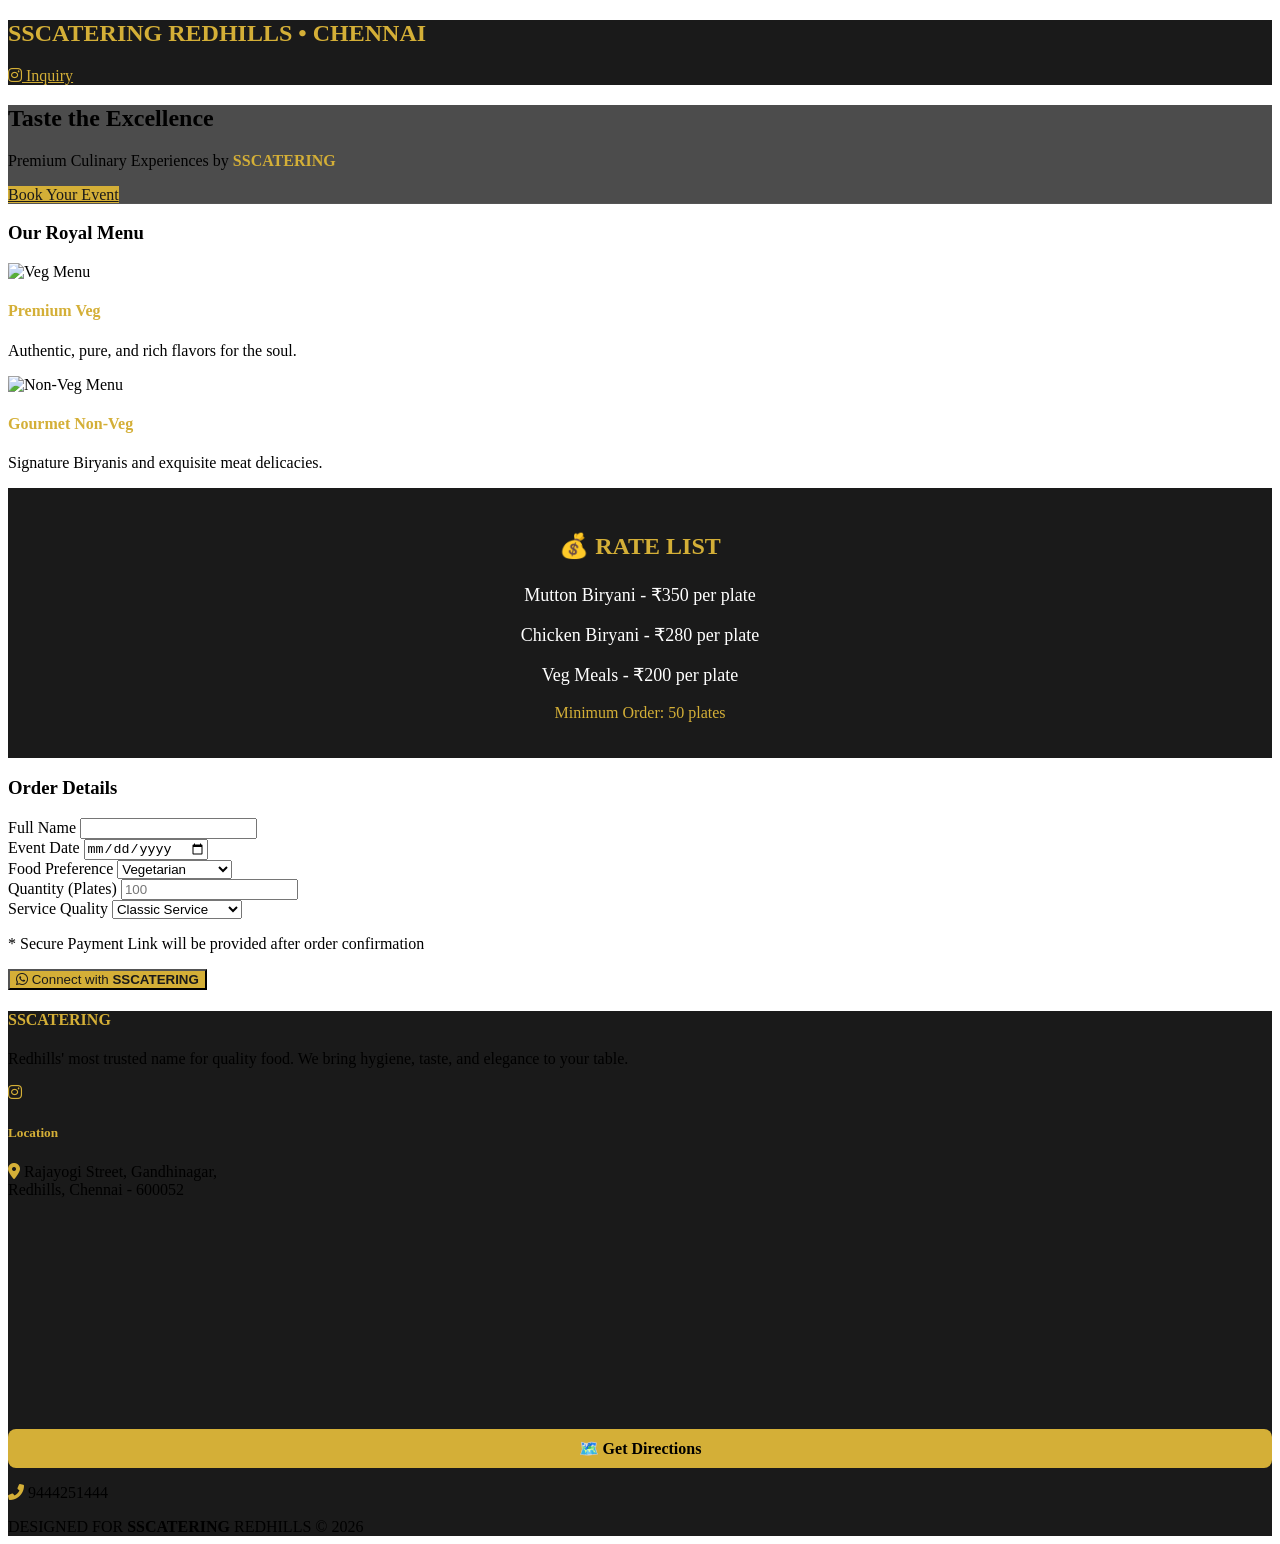
==== index.html @ 67276e8b "Update index.html" ====
<!DOCTYPE html>
<html lang="en">
<head>
    <meta charset="UTF-8">
    <meta name="viewport" content="width=device-width, initial-scale=1.0">
    <title>SSCATERING Redhills | Premium Catering</title>
    <script src="https://cdn.tailwindcss.com"></script>
    <link rel="stylesheet" href="https://cdnjs.cloudflare.com/ajax/libs/font-awesome/6.0.0/css/all.min.css">
    <style>
        /* Custom Elegant Theme */
        :root {
            --gold: #D4AF37;
            --dark: #1a1a1a;
        }
        .bg-elegant-dark { background-color: #1a1a1a; }
        .text-gold { color: #D4AF37; }
        .border-gold { border-color: #D4AF37; }
        .btn-gold { background-color: #D4AF37; color: #1a1a1a; }
        .btn-gold:hover { background-color: #bc9b30; }
        
        .hero-section {
            background: linear-gradient(rgba(0,0,0,0.7), rgba(0,0,0,0.7)), url('https://images.pexels.com/photos/2291367/pexels-photo-2291367.jpeg?auto=compress&cs=tinysrgb&w=1260&h=750&dpr=2');
            background-size: cover;
            background-position: center;
        }
    </style>
</head>
<body class="bg-gray-50 font-serif">

    <!-- Navigation -->
    <nav class="bg-elegant-dark shadow-xl sticky top-0 z-50 py-4">
        <div class="container mx-auto px-6 flex justify-between items-center">
            <h1 class="text-3xl font-black text-gold tracking-widest">
                <strong>SSCATERING</strong>
                <span class="text-white text-xs block font-light tracking-normal">REDHILLS • CHENNAI</span>
            </h1>
            <div class="flex items-center space-x-6">
                <a href="https://www.instagram.com/saravanan_redhills" target="_blank" class="text-gold hover:text-white transition text-2xl">
                    <i class="fab fa-instagram"></i>
                </a>
                <a href="#order" class="hidden md:block border border-gold text-gold px-5 py-2 rounded hover:bg-gold hover:text-black transition font-bold uppercase text-xs">
                    Inquiry
                </a>
            </div>
        </div>
    </nav>

    <!-- Hero Section -->
    <header class="hero-section h-[70vh] flex items-center justify-center text-center text-white px-4">
        <div class="max-w-3xl">
            <h2 class="text-5xl md:text-6xl font-bold mb-6 italic">Taste the Excellence</h2>
            <p class="text-xl mb-8 font-light tracking-wide">Premium Culinary Experiences by <strong class="text-gold">SSCATERING</strong></p>
            <a href="#order" class="btn-gold px-10 py-4 rounded-full font-black uppercase tracking-tighter shadow-lg transition transform hover:scale-105">
                Book Your Event
            </a>
        </div>
    </header>

    <!-- Selection Section -->
    <section class="py-20 px-6 container mx-auto">
        <div class="text-center mb-16">
            <h3 class="text-4xl font-bold text-gray-900 uppercase tracking-widest">Our Royal Menu</h3>
            <div class="w-24 h-1 bg-gold mx-auto mt-4"></div>
        </div>

        <div class="grid md:grid-cols-2 gap-12">
            <!-- Veg Card -->
            <div class="relative group overflow-hidden rounded-2xl shadow-2xl">
                <img src="https://images.pexels.com/photos/2474661/pexels-photo-2474661.jpeg?auto=compress&cs=tinysrgb&w=800" class="w-full h-96 object-cover transition duration-500 group-hover:scale-110" alt="Veg Menu">
                <div class="absolute inset-0 bg-black bg-opacity-40 flex flex-col justify-end p-8">
                    <h4 class="text-gold text-3xl font-bold mb-2 uppercase">Premium Veg</h4>
                    <p class="text-white font-light">Authentic, pure, and rich flavors for the soul.</p>
                </div>
            </div>

            <!-- Non-Veg Card -->
            <div class="relative group overflow-hidden rounded-2xl shadow-2xl">
                <img src="https://images.pexels.com/photos/1624487/pexels-photo-1624487.jpeg?auto=compress&cs=tinysrgb&w=800" class="w-full h-96 object-cover transition duration-500 group-hover:scale-110" alt="Non-Veg Menu">
                <div class="absolute inset-0 bg-black bg-opacity-40 flex flex-col justify-end p-8">
                    <h4 class="text-gold text-3xl font-bold mb-2 uppercase">Gourmet Non-Veg</h4>
                    <p class="text-white font-light">Signature Biryanis and exquisite meat delicacies.</p>
                </div>
            </div>
            <div style="background:#1a1a1a; padding:20px; color:white; text-align:center;">
  <h3 style="color:#D4AF37; font-size:24px;">💰 RATE LIST</h3>
  <p style="font-size:18px;">Mutton Biryani - ₹350 per plate</p>
  <p style="font-size:18px;">Chicken Biryani - ₹280 per plate</p>
  <p style="font-size:18px;">Veg Meals - ₹200 per plate</p>
  <p style="color:#D4AF37;">Minimum Order: 50 plates</p>
</div>
        </div>
    </section>

    <!-- Order Page -->
    <section id="order" class="bg-white py-20 px-6">
        <div class="max-w-4xl mx-auto border-2 border-gold p-8 md:p-12 rounded-lg">
            <h3 class="text-3xl font-bold text-center text-gray-900 mb-10 uppercase tracking-widest">Order Details</h3>
            
            <form id="orderForm" class="space-y-8">
                <div class="grid md:grid-cols-2 gap-8">
                    <div class="border-b-2 border-gray-200 focus-within:border-gold transition">
                        <label class="block text-xs uppercase font-bold text-gray-500">Full Name</label>
                        <input type="text" id="custName" required class="w-full py-3 bg-transparent outline-none text-lg">
                    </div>
                    <div class="border-b-2 border-gray-200 focus-within:border-gold transition">
                        <label class="block text-xs uppercase font-bold text-gray-500">Event Date</label>
                        <input type="date" id="eventDate" required class="w-full py-3 bg-transparent outline-none">
                    </div>
                </div>

                <div class="grid md:grid-cols-3 gap-8">
                    <div class="border-b-2 border-gray-200 focus-within:border-gold transition">
                        <label class="block text-xs uppercase font-bold text-gray-500">Food Preference</label>
                        <select id="foodType" class="w-full py-3 bg-transparent outline-none">
                            <option>Vegetarian</option>
                            <option>Non-Vegetarian</option>
                            <option>Fusion (Both)</option>
                        </select>
                    </div>
                    <div class="border-b-2 border-gray-200 focus-within:border-gold transition">
                        <label class="block text-xs uppercase font-bold text-gray-500">Quantity (Plates)</label>
                        <input type="number" id="quantity" required class="w-full py-3 bg-transparent outline-none" placeholder="100">
                    </div>
                    <div class="border-b-2 border-gray-200 focus-within:border-gold transition">
                        <label class="block text-xs uppercase font-bold text-gray-500">Service Quality</label>
                        <select id="quality" class="w-full py-3 bg-transparent outline-none">
                            <option>Classic Service</option>
                            <option>Premium Buffet</option>
                            <option>Royal VIP Service</option>
                        </select>
                    </div>
                </div>

                <div class="text-center">
                    <p class="text-gray-400 text-sm italic mb-6">* Secure Payment Link will be provided after order confirmation</p>
                    <button type="button" onclick="sendToWhatsApp()" class="btn-gold w-full md:w-auto px-16 py-4 rounded font-black text-lg uppercase tracking-widest flex items-center justify-center gap-3 mx-auto">
                        <i class="fab fa-whatsapp text-2xl"></i> Connect with <strong>SSCATERING</strong>
                    </button>
                </div>
            </form>
        </div>
    </section>

    <!-- Footer -->
    <footer class="bg-elegant-dark text-white py-16 px-6">
        <div class="container mx-auto grid md:grid-cols-2 gap-12 border-b border-gray-800 pb-12">
            <div>
                <h4 class="text-3xl font-black text-gold mb-6 uppercase tracking-tighter"><strong>SSCATERING</strong></h4>
                <p class="text-gray-400 max-w-sm leading-relaxed mb-6">Redhills' most trusted name for quality food. We bring hygiene, taste, and elegance to your table.</p>
                <a href="https://www.instagram.com/saravanan_redhills" target="_blank" class="text-gold text-3xl"><i class="fab fa-instagram"></i></a>
            </div>
            <div class="space-y-4">
                <h5 class="text-gold font-bold uppercase tracking-widest mb-4">Location</h5>
                <p class="flex items-start gap-4 text-gray-300">
                    <i class="fas fa-map-marker-alt text-gold text-xl"></i>
                    <span>Rajayogi Street, Gandhinagar,<br>Redhills, Chennai - 600052</span>
</p>

<!-- GOOGLE MAP START -->
<div style="margin-top:15px;">
 <iframe 
   src="https://www.google.com/maps/embed?pb=!1m18!1m12!1m3!1d3886.8!2d80.195!3d13.189" 
     width="100%" 
  height="200" 
    style="border:0; border-radius:8px;" 
    allowfullscreen="" 
   loading="lazy">
 </iframe>
  <a href="https://share.google/dr7Cn0QyeSE4d4e4K" target="_blank" 
    style="display:block; text-align:center; background:#D4AF37; color:black; padding:10px; border-radius:8px; margin-top:10px; font-weight:bold; text-decoration:none;">
   🗺️ Get Directions
  </a>
</div>
 <!-- GOOGLE MAP END -->
                </p>
                <p class="flex items-center gap-4 text-gray-300">
                    <i class="fas fa-phone-alt text-gold"></i>
                    <span>9444251444</span>
                </p>
            </div>
        </div>
        <div class="text-center pt-8 text-gray-600 text-xs tracking-widest">
            DESIGNED FOR <strong>SSCATERING</strong> REDHILLS © 2026
        </div>
    </footer>

    <script>
        function sendToWhatsApp() {
            const name = document.getElementById('custName').value;
            const date = document.getElementById('eventDate').value;
            const type = document.getElementById('foodType').value;
            const qty = document.getElementById('quantity').value;
            const qual = document.getElementById('quality').value;

            if(!name || !qty || !date) {
                alert("Please complete the details for SSCATERING to assist you.");
                return;
            }

            const message = `👑 *NEW INQUIRY: SSCATERING*%0A` +
                            `--------------------------%0A` +
                            `*Client:* ${name}%0A` +
                            `*Date:* ${date}%0A` +
                            `*Type:* ${type}%0A` +
                            `*Plates:* ${qty}%0A` +
                            `*Service:* ${qual}%0A` +
                            `--------------------------%0A` +
                            `Please provide the premium quote.`;

            window.open(`https://wa.me/919444251444?text=${message}`, '_blank');
        }
    </script>
</body>
</html>
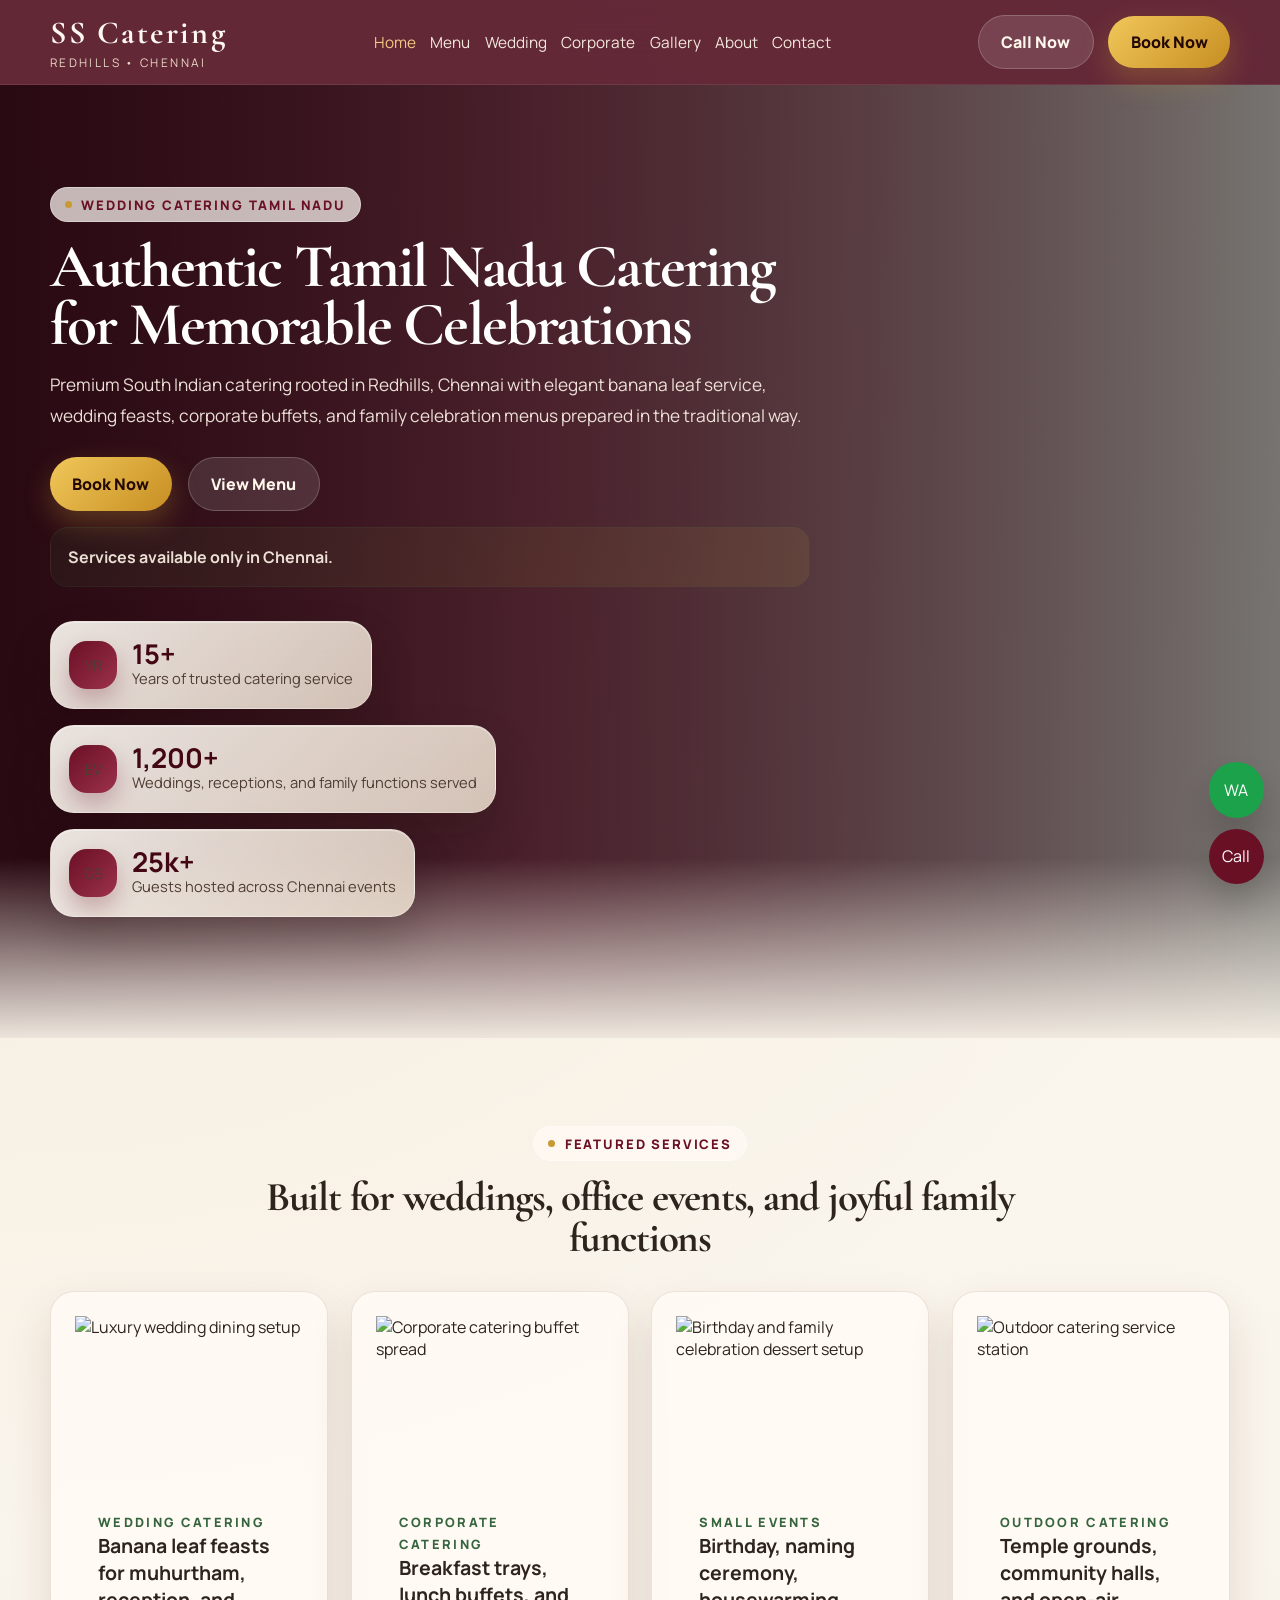
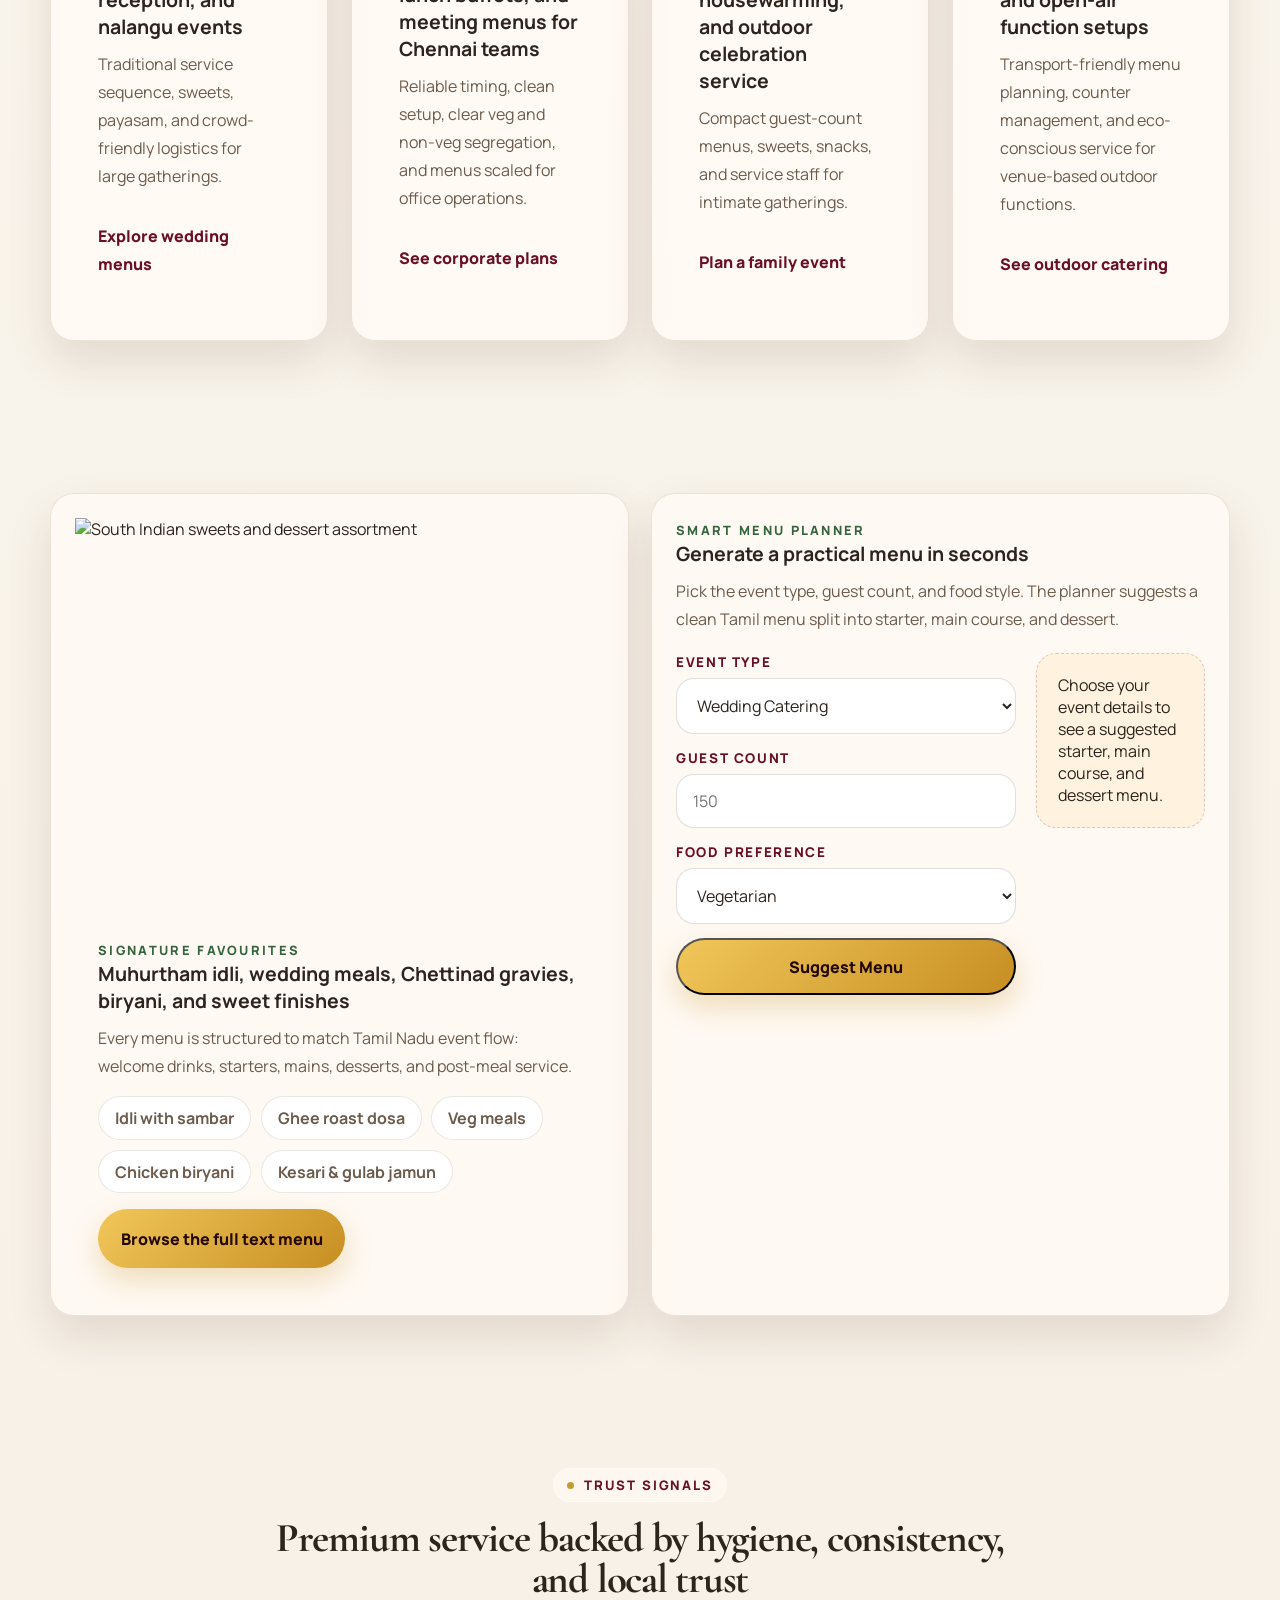
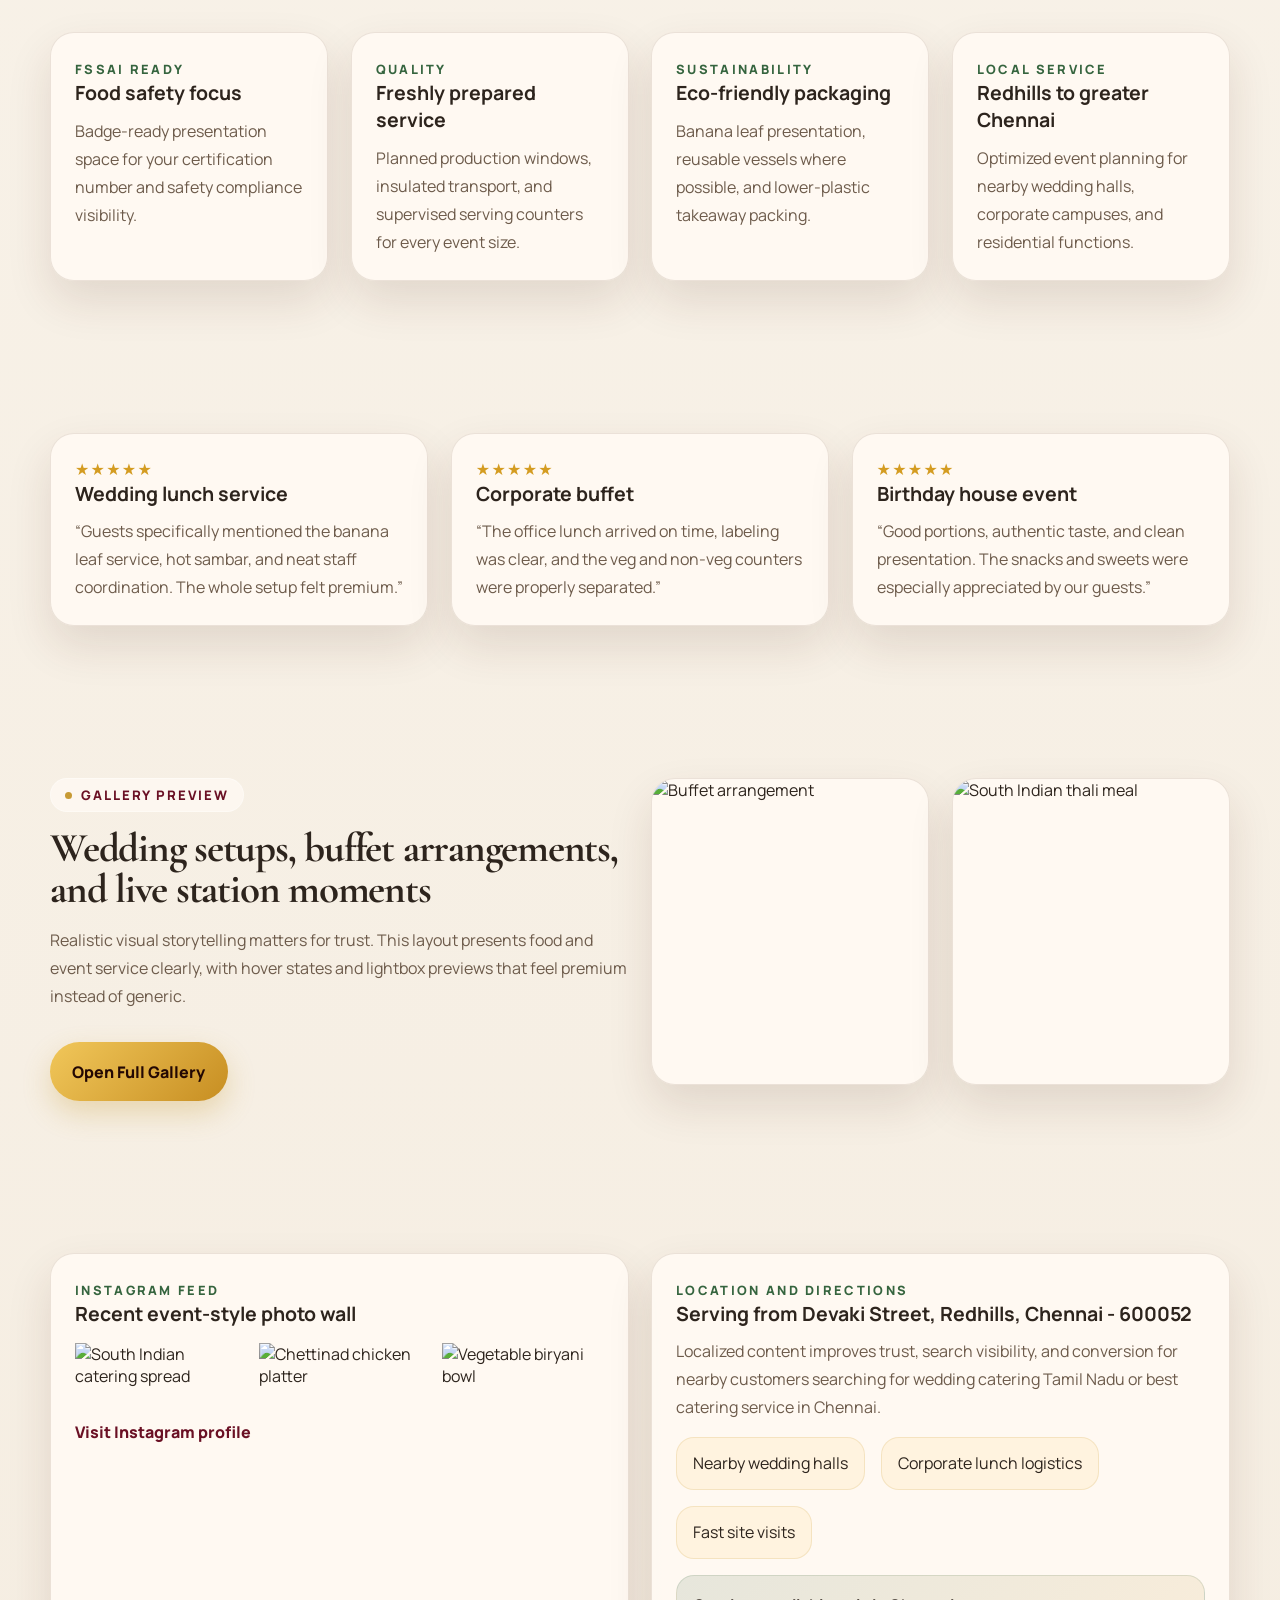
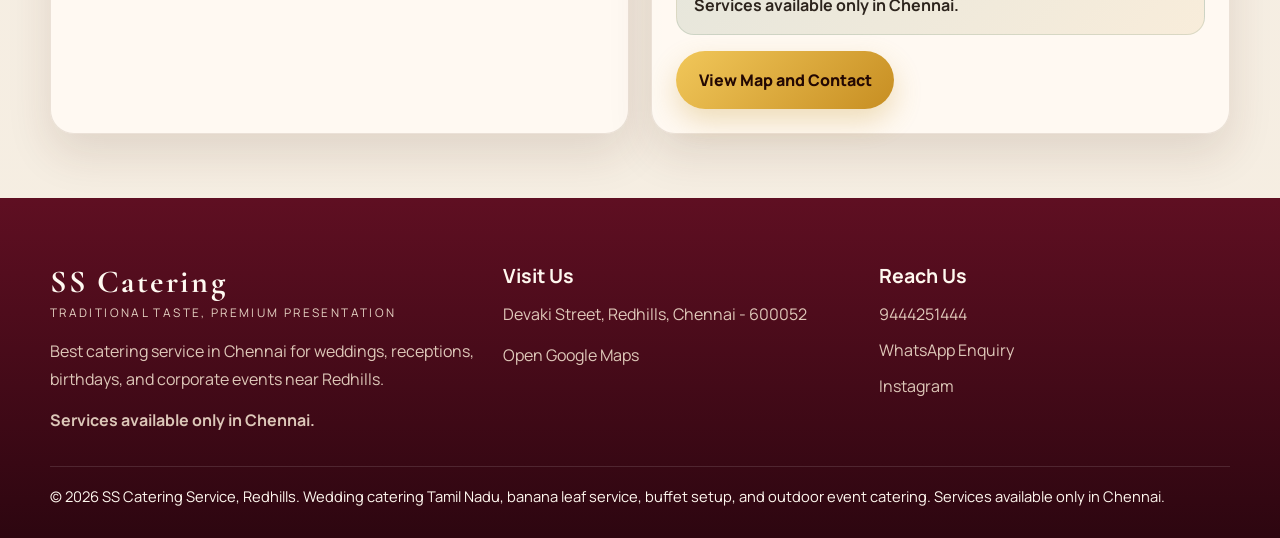
==== commit 87516c8f: "Updated website changes" ====
--- a/index.html
+++ b/index.html
@@ -1,214 +1,266 @@
 <!DOCTYPE html>
 <html lang="en">
 <head>
-    <meta charset="UTF-8">
-    <meta name="viewport" content="width=device-width, initial-scale=1.0">
-    <title>SSCATERING Redhills | Premium Catering</title>
-    <script src="https://cdn.tailwindcss.com"></script>
-    <link rel="stylesheet" href="https://cdnjs.cloudflare.com/ajax/libs/font-awesome/6.0.0/css/all.min.css">
-    <style>
-        /* Custom Elegant Theme */
-        :root {
-            --gold: #D4AF37;
-            --dark: #1a1a1a;
-        }
-        .bg-elegant-dark { background-color: #1a1a1a; }
-        .text-gold { color: #D4AF37; }
-        .border-gold { border-color: #D4AF37; }
-        .btn-gold { background-color: #D4AF37; color: #1a1a1a; }
-        .btn-gold:hover { background-color: #bc9b30; }
-        
-        .hero-section {
-            background: linear-gradient(rgba(0,0,0,0.7), rgba(0,0,0,0.7)), url('https://images.pexels.com/photos/2291367/pexels-photo-2291367.jpeg?auto=compress&cs=tinysrgb&w=1260&h=750&dpr=2');
-            background-size: cover;
-            background-position: center;
-        }
-    </style>
+  <meta charset="UTF-8">
+  <meta name="viewport" content="width=device-width, initial-scale=1.0">
+  <title>SS Catering Service | Authentic Tamil Nadu Catering for Memorable Celebrations</title>
+  <meta name="description" content="Best catering service in Chennai for weddings, receptions, corporate lunches, and birthday celebrations. Premium Tamil Nadu catering in Redhills with banana leaf meals, biryani, sweets, and traditional service.">
+  <link rel="preconnect" href="https://fonts.googleapis.com">
+  <link rel="preconnect" href="https://fonts.gstatic.com" crossorigin>
+  <link href="https://fonts.googleapis.com/css2?family=Cormorant+Garamond:wght@500;600;700&family=Manrope:wght@400;500;700;800&family=Noto+Serif+Tamil:wght@500;700&display=swap" rel="stylesheet">
+  <link rel="stylesheet" href="styles.css">
 </head>
-<body class="bg-gray-50 font-serif">
-
-    <!-- Navigation -->
-    <nav class="bg-elegant-dark shadow-xl sticky top-0 z-50 py-4">
-        <div class="container mx-auto px-6 flex justify-between items-center">
-            <h1 class="text-3xl font-black text-gold tracking-widest">
-                <strong>SSCATERING</strong>
-                <span class="text-white text-xs block font-light tracking-normal">REDHILLS • CHENNAI</span>
-            </h1>
-            <div class="flex items-center space-x-6">
-                <a href="https://www.instagram.com/saravanan_redhills" target="_blank" class="text-gold hover:text-white transition text-2xl">
-                    <i class="fab fa-instagram"></i>
-                </a>
-                <a href="#order" class="hidden md:block border border-gold text-gold px-5 py-2 rounded hover:bg-gold hover:text-black transition font-bold uppercase text-xs">
-                    Inquiry
-                </a>
-            </div>
-        </div>
-    </nav>
-
-    <!-- Hero Section -->
-    <header class="hero-section h-[70vh] flex items-center justify-center text-center text-white px-4">
-        <div class="max-w-3xl">
-            <h2 class="text-5xl md:text-6xl font-bold mb-6 italic">Taste the Excellence</h2>
-            <p class="text-xl mb-8 font-light tracking-wide">Premium Culinary Experiences by <strong class="text-gold">SSCATERING</strong></p>
-            <a href="#order" class="btn-gold px-10 py-4 rounded-full font-black uppercase tracking-tighter shadow-lg transition transform hover:scale-105">
-                Book Your Event
-            </a>
-        </div>
-    </header>
-
-    <!-- Selection Section -->
-    <section class="py-20 px-6 container mx-auto">
-        <div class="text-center mb-16">
-            <h3 class="text-4xl font-bold text-gray-900 uppercase tracking-widest">Our Royal Menu</h3>
-            <div class="w-24 h-1 bg-gold mx-auto mt-4"></div>
-        </div>
-
-        <div class="grid md:grid-cols-2 gap-12">
-            <!-- Veg Card -->
-            <div class="relative group overflow-hidden rounded-2xl shadow-2xl">
-                <img src="https://images.pexels.com/photos/2474661/pexels-photo-2474661.jpeg?auto=compress&cs=tinysrgb&w=800" class="w-full h-96 object-cover transition duration-500 group-hover:scale-110" alt="Veg Menu">
-                <div class="absolute inset-0 bg-black bg-opacity-40 flex flex-col justify-end p-8">
-                    <h4 class="text-gold text-3xl font-bold mb-2 uppercase">Premium Veg</h4>
-                    <p class="text-white font-light">Authentic, pure, and rich flavors for the soul.</p>
-                </div>
-            </div>
-
-            <!-- Non-Veg Card -->
-            <div class="relative group overflow-hidden rounded-2xl shadow-2xl">
-                <img src="https://images.pexels.com/photos/1624487/pexels-photo-1624487.jpeg?auto=compress&cs=tinysrgb&w=800" class="w-full h-96 object-cover transition duration-500 group-hover:scale-110" alt="Non-Veg Menu">
-                <div class="absolute inset-0 bg-black bg-opacity-40 flex flex-col justify-end p-8">
-                    <h4 class="text-gold text-3xl font-bold mb-2 uppercase">Gourmet Non-Veg</h4>
-                    <p class="text-white font-light">Signature Biryanis and exquisite meat delicacies.</p>
-                </div>
-            </div>
-            <div style="background:#1a1a1a; padding:20px; color:white; text-align:center;">
-  <h3 style="color:#D4AF37; font-size:24px;">💰 RATE LIST</h3>
-  <p style="font-size:18px;">Mutton Biryani - ₹350 per plate</p>
-  <p style="font-size:18px;">Chicken Biryani - ₹280 per plate</p>
-  <p style="font-size:18px;">Veg Meals - ₹200 per plate</p>
-  <p style="color:#D4AF37;">Minimum Order: 50 plates</p>
-</div>
-        </div>
-    </section>
-
-    <!-- Order Page -->
-    <section id="order" class="bg-white py-20 px-6">
-        <div class="max-w-4xl mx-auto border-2 border-gold p-8 md:p-12 rounded-lg">
-            <h3 class="text-3xl font-bold text-center text-gray-900 mb-10 uppercase tracking-widest">Order Details</h3>
-            
-            <form id="orderForm" class="space-y-8">
-                <div class="grid md:grid-cols-2 gap-8">
-                    <div class="border-b-2 border-gray-200 focus-within:border-gold transition">
-                        <label class="block text-xs uppercase font-bold text-gray-500">Full Name</label>
-                        <input type="text" id="custName" required class="w-full py-3 bg-transparent outline-none text-lg">
-                    </div>
-                    <div class="border-b-2 border-gray-200 focus-within:border-gold transition">
-                        <label class="block text-xs uppercase font-bold text-gray-500">Event Date</label>
-                        <input type="date" id="eventDate" required class="w-full py-3 bg-transparent outline-none">
-                    </div>
-                </div>
-
-                <div class="grid md:grid-cols-3 gap-8">
-                    <div class="border-b-2 border-gray-200 focus-within:border-gold transition">
-                        <label class="block text-xs uppercase font-bold text-gray-500">Food Preference</label>
-                        <select id="foodType" class="w-full py-3 bg-transparent outline-none">
-                            <option>Vegetarian</option>
-                            <option>Non-Vegetarian</option>
-                            <option>Fusion (Both)</option>
-                        </select>
-                    </div>
-                    <div class="border-b-2 border-gray-200 focus-within:border-gold transition">
-                        <label class="block text-xs uppercase font-bold text-gray-500">Quantity (Plates)</label>
-                        <input type="number" id="quantity" required class="w-full py-3 bg-transparent outline-none" placeholder="100">
-                    </div>
-                    <div class="border-b-2 border-gray-200 focus-within:border-gold transition">
-                        <label class="block text-xs uppercase font-bold text-gray-500">Service Quality</label>
-                        <select id="quality" class="w-full py-3 bg-transparent outline-none">
-                            <option>Classic Service</option>
-                            <option>Premium Buffet</option>
-                            <option>Royal VIP Service</option>
-                        </select>
-                    </div>
-                </div>
-
-                <div class="text-center">
-                    <p class="text-gray-400 text-sm italic mb-6">* Secure Payment Link will be provided after order confirmation</p>
-                    <button type="button" onclick="sendToWhatsApp()" class="btn-gold w-full md:w-auto px-16 py-4 rounded font-black text-lg uppercase tracking-widest flex items-center justify-center gap-3 mx-auto">
-                        <i class="fab fa-whatsapp text-2xl"></i> Connect with <strong>SSCATERING</strong>
-                    </button>
-                </div>
-            </form>
-        </div>
-    </section>
-
-    <!-- Footer -->
-    <footer class="bg-elegant-dark text-white py-16 px-6">
-        <div class="container mx-auto grid md:grid-cols-2 gap-12 border-b border-gray-800 pb-12">
-            <div>
-                <h4 class="text-3xl font-black text-gold mb-6 uppercase tracking-tighter"><strong>SSCATERING</strong></h4>
-                <p class="text-gray-400 max-w-sm leading-relaxed mb-6">Redhills' most trusted name for quality food. We bring hygiene, taste, and elegance to your table.</p>
-                <a href="https://www.instagram.com/saravanan_redhills" target="_blank" class="text-gold text-3xl"><i class="fab fa-instagram"></i></a>
-            </div>
-            <div class="space-y-4">
-                <h5 class="text-gold font-bold uppercase tracking-widest mb-4">Location</h5>
-                <p class="flex items-start gap-4 text-gray-300">
-                    <i class="fas fa-map-marker-alt text-gold text-xl"></i>
-                    <span>Rajayogi Street, Gandhinagar,<br>Redhills, Chennai - 600052</span>
-</p>
-
-<!-- GOOGLE MAP START -->
-<div style="margin-top:15px;">
- <iframe 
-   src="https://www.google.com/maps/embed?pb=!1m18!1m12!1m3!1d3886.8!2d80.195!3d13.189" 
-     width="100%" 
-  height="200" 
-    style="border:0; border-radius:8px;" 
-    allowfullscreen="" 
-   loading="lazy">
- </iframe>
-  <a href="https://share.google/dr7Cn0QyeSE4d4e4K" target="_blank" 
-    style="display:block; text-align:center; background:#D4AF37; color:black; padding:10px; border-radius:8px; margin-top:10px; font-weight:bold; text-decoration:none;">
-   🗺️ Get Directions
-  </a>
-</div>
- <!-- GOOGLE MAP END -->
-                </p>
-                <p class="flex items-center gap-4 text-gray-300">
-                    <i class="fas fa-phone-alt text-gold"></i>
-                    <span>9444251444</span>
-                </p>
-            </div>
-        </div>
-        <div class="text-center pt-8 text-gray-600 text-xs tracking-widest">
-            DESIGNED FOR <strong>SSCATERING</strong> REDHILLS © 2026
-        </div>
-    </footer>
-
-    <script>
-        function sendToWhatsApp() {
-            const name = document.getElementById('custName').value;
-            const date = document.getElementById('eventDate').value;
-            const type = document.getElementById('foodType').value;
-            const qty = document.getElementById('quantity').value;
-            const qual = document.getElementById('quality').value;
-
-            if(!name || !qty || !date) {
-                alert("Please complete the details for SSCATERING to assist you.");
-                return;
-            }
-
-            const message = `👑 *NEW INQUIRY: SSCATERING*%0A` +
-                            `--------------------------%0A` +
-                            `*Client:* ${name}%0A` +
-                            `*Date:* ${date}%0A` +
-                            `*Type:* ${type}%0A` +
-                            `*Plates:* ${qty}%0A` +
-                            `*Service:* ${qual}%0A` +
-                            `--------------------------%0A` +
-                            `Please provide the premium quote.`;
-
-            window.open(`https://wa.me/919444251444?text=${message}`, '_blank');
-        }
-    </script>
+<body>
+  <div class="page-shell">
+    <div data-site-header></div>
+
+    <main>
+      <section class="hero">
+        <video class="hero-video" autoplay muted loop playsinline preload="metadata" aria-hidden="true">
+          <source src="assets/video/home-intro.mp4" type="video/mp4">
+        </video>
+        <div class="container hero-inner">
+          <div class="hero-copy" data-reveal>
+            <span class="eyebrow">Wedding catering Tamil Nadu</span>
+            <h1 class="display">Authentic Tamil Nadu Catering for Memorable Celebrations</h1>
+            <p class="lead">Premium South Indian catering rooted in Redhills, Chennai with elegant banana leaf service, wedding feasts, corporate buffets, and family celebration menus prepared in the traditional way.</p>
+            <div class="hero-actions" style="margin-top:1.6rem;">
+              <a class="button" href="contact.html#booking">Book Now</a>
+              <a class="button-secondary" href="menu.html">View Menu</a>
+            </div>
+            <p class="service-note">Services available only in Chennai.</p>
+            <div class="stat-row">
+              <div class="stat-card">
+                <span class="stat-icon" aria-hidden="true">YR</span>
+                <div>
+                  <strong>15+</strong>
+                  <span>Years of trusted catering service</span>
+                </div>
+              </div>
+              <div class="stat-card">
+                <span class="stat-icon" aria-hidden="true">EV</span>
+                <div>
+                  <strong>1,200+</strong>
+                  <span>Weddings, receptions, and family functions served</span>
+                </div>
+              </div>
+              <div class="stat-card">
+                <span class="stat-icon" aria-hidden="true">GS</span>
+                <div>
+                  <strong>25k+</strong>
+                  <span>Guests hosted across Chennai events</span>
+                </div>
+              </div>
+            </div>
+          </div>
+        </div>
+      </section>
+
+      <section class="section">
+        <div class="container">
+          <div class="section-head center" data-reveal>
+            <span class="eyebrow">Featured services</span>
+            <h2>Built for weddings, office events, and joyful family functions</h2>
+          </div>
+          <div class="grid-4">
+            <article class="service-card card" data-reveal>
+              <div class="media"><img src="https://images.unsplash.com/photo-1519225421980-715cb0215aed?auto=format&fit=crop&w=1200&q=80" alt="Luxury wedding dining setup"></div>
+              <div class="card-body">
+                <span class="kicker">Wedding Catering</span>
+                <h3>Banana leaf feasts for muhurtham, reception, and nalangu events</h3>
+                <p>Traditional service sequence, sweets, payasam, and crowd-friendly logistics for large gatherings.</p>
+                <p style="margin-top:1rem;"><a class="button-ghost" href="wedding-catering.html">Explore wedding menus</a></p>
+              </div>
+            </article>
+            <article class="service-card card" data-reveal>
+              <div class="media"><img src="https://images.unsplash.com/photo-1555244162-803834f70033?auto=format&fit=crop&w=1200&q=80" alt="Corporate catering buffet spread"></div>
+              <div class="card-body">
+                <span class="kicker">Corporate Catering</span>
+                <h3>Breakfast trays, lunch buffets, and meeting menus for Chennai teams</h3>
+                <p>Reliable timing, clean setup, clear veg and non-veg segregation, and menus scaled for office operations.</p>
+                <p style="margin-top:1rem;"><a class="button-ghost" href="corporate-catering.html">See corporate plans</a></p>
+              </div>
+            </article>
+            <article class="service-card card" data-reveal>
+              <div class="media"><img src="https://images.unsplash.com/photo-1464349153735-7db50ed83c84?auto=format&fit=crop&w=1200&q=80" alt="Birthday and family celebration dessert setup"></div>
+              <div class="card-body">
+                <span class="kicker">Small Events</span>
+                <h3>Birthday, naming ceremony, housewarming, and outdoor celebration service</h3>
+                <p>Compact guest-count menus, sweets, snacks, and service staff for intimate gatherings.</p>
+                <p style="margin-top:1rem;"><a class="button-ghost" href="birthday-catering.html">Plan a family event</a></p>
+              </div>
+            </article>
+            <article class="service-card card" data-reveal>
+              <div class="media"><img src="https://images.unsplash.com/photo-1547592180-85f173990554?auto=format&fit=crop&w=1200&q=80" alt="Outdoor catering service station"></div>
+              <div class="card-body">
+                <span class="kicker">Outdoor Catering</span>
+                <h3>Temple grounds, community halls, and open-air function setups</h3>
+                <p>Transport-friendly menu planning, counter management, and eco-conscious service for venue-based outdoor functions.</p>
+                <p style="margin-top:1rem;"><a class="button-ghost" href="outdoor-catering.html">See outdoor catering</a></p>
+              </div>
+            </article>
+          </div>
+        </div>
+      </section>
+
+      <section class="section-tight">
+        <div class="container grid-2">
+          <div class="menu-promo card" data-reveal>
+            <div class="media"><img src="https://images.unsplash.com/photo-1601050690597-df0568f70950?auto=format&fit=crop&w=1200&q=80" alt="South Indian sweets and dessert assortment"></div>
+            <div class="card-body">
+              <span class="kicker">Signature favourites</span>
+              <h3>Muhurtham idli, wedding meals, Chettinad gravies, biryani, and sweet finishes</h3>
+              <p>Every menu is structured to match Tamil Nadu event flow: welcome drinks, starters, mains, desserts, and post-meal service.</p>
+              <div class="pill-row" style="margin-top:1rem;">
+                <span class="pill">Idli with sambar</span>
+                <span class="pill">Ghee roast dosa</span>
+                <span class="pill">Veg meals</span>
+                <span class="pill">Chicken biryani</span>
+                <span class="pill">Kesari & gulab jamun</span>
+              </div>
+              <p style="margin-top:1rem;"><a class="button" href="menu.html">Browse the full text menu</a></p>
+            </div>
+          </div>
+          <div class="quote-card" data-reveal>
+            <span class="kicker">Smart Menu Planner</span>
+            <h3>Generate a practical menu in seconds</h3>
+            <p>Pick the event type, guest count, and food style. The planner suggests a clean Tamil menu split into starter, main course, and dessert.</p>
+            <div class="planner-shell" style="margin-top:1.2rem;">
+              <form class="planner-form" data-smart-planner>
+                <div class="field">
+                  <label for="plannerEvent">Event Type</label>
+                  <select id="plannerEvent" name="plannerEvent">
+                    <option>Wedding Catering</option>
+                    <option>Birthday / Small Event</option>
+                    <option>Corporate Catering</option>
+                    <option>Outdoor Catering</option>
+                  </select>
+                </div>
+                <div class="field">
+                  <label for="plannerGuests">Guest Count</label>
+                  <input id="plannerGuests" name="plannerGuests" type="number" min="25" step="25" placeholder="150">
+                </div>
+                <div class="field">
+                  <label for="plannerPreference">Food Preference</label>
+                  <select id="plannerPreference" name="plannerPreference">
+                    <option>Vegetarian</option>
+                    <option>Non-Vegetarian</option>
+                    <option>Brahmin</option>
+                    <option>Jain</option>
+                  </select>
+                </div>
+                <button class="button" type="submit">Suggest Menu</button>
+              </form>
+              <div class="planner-results" data-planner-result>
+                <div class="planner-empty">Choose your event details to see a suggested starter, main course, and dessert menu.</div>
+              </div>
+            </div>
+          </div>
+        </div>
+      </section>
+
+      <section class="section">
+        <div class="container">
+          <div class="section-head center" data-reveal>
+            <span class="eyebrow">Trust signals</span>
+            <h2>Premium service backed by hygiene, consistency, and local trust</h2>
+          </div>
+          <div class="grid-4">
+            <div class="trust-card" data-reveal>
+              <span class="kicker">FSSAI Ready</span>
+              <h3>Food safety focus</h3>
+              <p>Badge-ready presentation space for your certification number and safety compliance visibility.</p>
+            </div>
+            <div class="trust-card" data-reveal>
+              <span class="kicker">Quality</span>
+              <h3>Freshly prepared service</h3>
+              <p>Planned production windows, insulated transport, and supervised serving counters for every event size.</p>
+            </div>
+            <div class="trust-card" data-reveal>
+              <span class="kicker">Sustainability</span>
+              <h3>Eco-friendly packaging</h3>
+              <p>Banana leaf presentation, reusable vessels where possible, and lower-plastic takeaway packing.</p>
+            </div>
+            <div class="trust-card" data-reveal>
+              <span class="kicker">Local Service</span>
+              <h3>Redhills to greater Chennai</h3>
+              <p>Optimized event planning for nearby wedding halls, corporate campuses, and residential functions.</p>
+            </div>
+          </div>
+        </div>
+      </section>
+
+      <section class="section-tight">
+        <div class="container grid-3">
+          <div class="testimonial" style="padding:1.5rem;" data-reveal>
+            <div class="stars">★★★★★</div>
+            <h3>Wedding lunch service</h3>
+            <p style="margin-top:0.6rem;">“Guests specifically mentioned the banana leaf service, hot sambar, and neat staff coordination. The whole setup felt premium.”</p>
+          </div>
+          <div class="testimonial" style="padding:1.5rem;" data-reveal>
+            <div class="stars">★★★★★</div>
+            <h3>Corporate buffet</h3>
+            <p style="margin-top:0.6rem;">“The office lunch arrived on time, labeling was clear, and the veg and non-veg counters were properly separated.”</p>
+          </div>
+          <div class="testimonial" style="padding:1.5rem;" data-reveal>
+            <div class="stars">★★★★★</div>
+            <h3>Birthday house event</h3>
+            <p style="margin-top:0.6rem;">“Good portions, authentic taste, and clean presentation. The snacks and sweets were especially appreciated by our guests.”</p>
+          </div>
+        </div>
+      </section>
+
+      <section class="section">
+        <div class="container grid-2">
+          <div data-reveal>
+            <div class="section-head">
+              <span class="eyebrow">Gallery preview</span>
+              <h2>Wedding setups, buffet arrangements, and live station moments</h2>
+              <p>Realistic visual storytelling matters for trust. This layout presents food and event service clearly, with hover states and lightbox previews that feel premium instead of generic.</p>
+            </div>
+            <p><a class="button" href="gallery.html">Open Full Gallery</a></p>
+          </div>
+          <div class="grid-2">
+            <div class="gallery-card" data-reveal data-lightbox-src="https://images.unsplash.com/photo-1540420828642-fca2c5c18abe?auto=format&fit=crop&w=1200&q=80" data-lightbox-alt="Buffet arrangement" data-lightbox-caption="Buffet arrangement with polished service counters">
+              <div class="media"><img src="https://images.unsplash.com/photo-1540420828642-fca2c5c18abe?auto=format&fit=crop&w=1200&q=80" alt="Buffet arrangement"></div>
+            </div>
+            <div class="gallery-card" data-reveal data-lightbox-src="https://images.unsplash.com/photo-1527529482837-4698179dc6ce?auto=format&fit=crop&w=1200&q=80" data-lightbox-alt="South Indian thali meal" data-lightbox-caption="Traditional South Indian meal presentation">
+              <div class="media"><img src="https://images.unsplash.com/photo-1527529482837-4698179dc6ce?auto=format&fit=crop&w=1200&q=80" alt="South Indian thali meal"></div>
+            </div>
+          </div>
+        </div>
+      </section>
+
+      <section class="section-tight">
+        <div class="container grid-2">
+          <div class="insta-card card" data-reveal>
+            <span class="kicker">Instagram feed</span>
+            <h3>Recent event-style photo wall</h3>
+            <div class="grid-3" style="margin-top:1rem;">
+              <img src="https://images.unsplash.com/photo-1606787366850-de6330128bfc?auto=format&fit=crop&w=900&q=80" alt="South Indian catering spread">
+              <img src="https://images.unsplash.com/photo-1631515243349-e0cb75fb8d3a?auto=format&fit=crop&w=900&q=80" alt="Chettinad chicken platter">
+              <img src="https://images.unsplash.com/photo-1589301760014-d929f3979dbc?auto=format&fit=crop&w=900&q=80" alt="Vegetable biryani bowl">
+            </div>
+            <p style="margin-top:1rem;"><a class="button-ghost" href="https://www.instagram.com/saravanan_redhills" target="_blank" rel="noreferrer">Visit Instagram profile</a></p>
+          </div>
+          <div class="contact-card" data-reveal>
+            <span class="kicker">Location and directions</span>
+            <h3>Serving from Devaki Street, Redhills, Chennai - 600052</h3>
+            <p>Localized content improves trust, search visibility, and conversion for nearby customers searching for wedding catering Tamil Nadu or best catering service in Chennai.</p>
+            <div class="badge-strip" style="margin:1rem 0;">
+              <div class="badge">Nearby wedding halls</div>
+              <div class="badge">Corporate lunch logistics</div>
+              <div class="badge">Fast site visits</div>
+            </div>
+            <p class="service-note">Services available only in Chennai.</p>
+            <p style="margin-top:1rem;"><a class="button" href="contact.html">View Map and Contact</a></p>
+          </div>
+        </div>
+      </section>
+    </main>
+
+    <div data-site-footer></div>
+  </div>
+  <script src="app.js"></script>
 </body>
 </html>
--- a/styles.css
+++ b/styles.css
@@ -0,0 +1,930 @@
+:root {
+  --bg: #f7f1e7;
+  --surface: #fffaf4;
+  --surface-strong: #fff3df;
+  --text: #2d241d;
+  --muted: #6d5b4b;
+  --line: rgba(93, 57, 27, 0.12);
+  --maroon: #6a1024;
+  --maroon-deep: #420713;
+  --gold: #c79a34;
+  --green: #35643e;
+  --green-soft: #e6f0e2;
+  --cream: #f6eee0;
+  --shadow: 0 20px 45px rgba(71, 31, 15, 0.12);
+  --radius: 24px;
+  --radius-sm: 16px;
+  --container: min(1180px, calc(100vw - 2rem));
+}
+
+* {
+  box-sizing: border-box;
+}
+
+html {
+  scroll-behavior: smooth;
+}
+
+body {
+  margin: 0;
+  font-family: "Manrope", system-ui, sans-serif;
+  color: var(--text);
+  background:
+    radial-gradient(circle at top left, rgba(199, 154, 52, 0.14), transparent 28%),
+    linear-gradient(180deg, #fbf7f0 0%, #f5ede1 100%);
+}
+
+img {
+  max-width: 100%;
+  display: block;
+}
+
+a {
+  color: inherit;
+  text-decoration: none;
+}
+
+button,
+input,
+select,
+textarea {
+  font: inherit;
+}
+
+.page-shell {
+  min-height: 100vh;
+}
+
+.container {
+  width: var(--container);
+  margin: 0 auto;
+}
+
+.section {
+  padding: 5.5rem 0;
+}
+
+.section-tight {
+  padding: 4rem 0;
+}
+
+.eyebrow {
+  display: inline-flex;
+  align-items: center;
+  gap: 0.6rem;
+  padding: 0.45rem 0.85rem;
+  border-radius: 999px;
+  background: rgba(255, 250, 244, 0.72);
+  border: 1px solid rgba(255, 255, 255, 0.34);
+  color: var(--maroon);
+  font-size: 0.82rem;
+  font-weight: 800;
+  text-transform: uppercase;
+  letter-spacing: 0.14em;
+}
+
+.eyebrow::before {
+  content: "";
+  width: 0.45rem;
+  height: 0.45rem;
+  border-radius: 999px;
+  background: var(--gold);
+}
+
+.section-head {
+  max-width: 760px;
+  margin-bottom: 2rem;
+}
+
+.section-head.center {
+  margin-inline: auto;
+  text-align: center;
+}
+
+.display {
+  margin: 1rem 0 1rem;
+  font-family: "Cormorant Garamond", Georgia, serif;
+  font-size: clamp(2.5rem, 4.8vw, 5rem);
+  line-height: 0.95;
+  font-weight: 700;
+  letter-spacing: -0.03em;
+}
+
+.display-small,
+h1,
+h2 {
+  margin: 1rem 0;
+  font-family: "Cormorant Garamond", Georgia, serif;
+  font-weight: 700;
+  letter-spacing: -0.03em;
+}
+
+h1 {
+  font-size: clamp(2.4rem, 4.2vw, 4.4rem);
+  line-height: 0.98;
+}
+
+h2 {
+  font-size: clamp(2rem, 3.2vw, 3.1rem);
+  line-height: 1;
+}
+
+h3 {
+  margin: 0 0 0.65rem;
+  font-size: 1.22rem;
+}
+
+p {
+  margin: 0;
+  color: var(--muted);
+  line-height: 1.75;
+}
+
+.lead {
+  font-size: 1.08rem;
+}
+
+.brand-tamil {
+  font-family: "Noto Serif Tamil", serif;
+  color: var(--gold);
+  font-size: 0.95em;
+}
+
+.site-header {
+  position: sticky;
+  top: 0;
+  z-index: 100;
+  backdrop-filter: blur(18px);
+  background: rgba(79, 13, 31, 0.88);
+  border-bottom: 1px solid rgba(255, 255, 255, 0.08);
+}
+
+.nav-wrap {
+  display: flex;
+  align-items: center;
+  justify-content: space-between;
+  gap: 1rem;
+  min-height: 84px;
+}
+
+.brand {
+  display: inline-flex;
+  flex-direction: column;
+  gap: 0.18rem;
+  color: #fff9f1;
+}
+
+.brand strong {
+  font-family: "Cormorant Garamond", serif;
+  font-size: 2rem;
+  letter-spacing: 0.08em;
+}
+
+.brand span {
+  font-size: 0.74rem;
+  letter-spacing: 0.2em;
+  text-transform: uppercase;
+  color: rgba(255, 244, 223, 0.86);
+}
+
+.nav-links,
+.nav-cta {
+  display: flex;
+  align-items: center;
+  gap: 0.9rem;
+}
+
+.nav-links a {
+  color: #fff7ea;
+  opacity: 0.92;
+  font-size: 0.96rem;
+}
+
+.nav-links a:hover,
+.nav-links a[aria-current="page"] {
+  color: #ffd78a;
+}
+
+.menu-toggle {
+  display: none;
+  width: 2.8rem;
+  height: 2.8rem;
+  border: 0;
+  border-radius: 999px;
+  background: rgba(255, 255, 255, 0.1);
+  color: #fff;
+}
+
+.button,
+.button-secondary,
+.button-ghost {
+  display: inline-flex;
+  align-items: center;
+  justify-content: center;
+  gap: 0.6rem;
+  border-radius: 999px;
+  padding: 0.95rem 1.4rem;
+  font-weight: 800;
+  transition: 180ms ease;
+  cursor: pointer;
+}
+
+.button {
+  color: #230803;
+  background: linear-gradient(135deg, #f1c75a 0%, #c78e22 100%);
+  box-shadow: 0 12px 28px rgba(199, 154, 52, 0.3);
+}
+
+.button:hover {
+  transform: translateY(-1px);
+}
+
+.button-secondary {
+  color: #fff8ed;
+  background: rgba(255, 255, 255, 0.12);
+  border: 1px solid rgba(255, 255, 255, 0.2);
+}
+
+.button-ghost {
+  padding-inline: 0;
+  border-radius: 0;
+  color: var(--maroon);
+}
+
+.hero {
+  position: relative;
+  overflow: hidden;
+  color: #fff;
+  background: linear-gradient(90deg, rgba(39, 7, 16, 0.9) 0%, rgba(57, 13, 26, 0.7) 42%, rgba(22, 22, 22, 0.35) 100%);
+}
+
+.hero::before {
+  content: "";
+  position: absolute;
+  inset: 0;
+  background: linear-gradient(90deg, rgba(39, 7, 16, 0.9) 0%, rgba(57, 13, 26, 0.7) 42%, rgba(22, 22, 22, 0.35) 100%);
+  z-index: 1;
+}
+
+.hero::after {
+  content: "";
+  position: absolute;
+  inset: auto 0 0;
+  height: 180px;
+  background: linear-gradient(180deg, transparent, rgba(247, 241, 231, 0.95));
+  z-index: 1;
+}
+
+.hero-video {
+  position: absolute;
+  inset: 0;
+  width: 100%;
+  height: 100%;
+  object-fit: cover;
+  transform: scale(1.04);
+  filter: saturate(1.14) contrast(1.06) brightness(0.72);
+  animation: heroVideoFloat 18s ease-in-out infinite alternate;
+}
+
+.hero-inner {
+  position: relative;
+  z-index: 2;
+  display: block;
+  padding: 6.4rem 0 7.6rem;
+}
+
+.hero-copy {
+  max-width: 760px;
+}
+
+.hero p,
+.hero li {
+  color: rgba(255, 245, 234, 0.9);
+}
+
+.hero-actions,
+.chip-row,
+.stat-row {
+  display: flex;
+  flex-wrap: wrap;
+  gap: 1rem;
+}
+
+.stat-row {
+  margin-top: 2.1rem;
+}
+
+.stat-card,
+.glass-card,
+.card,
+.menu-item,
+.quote-card,
+.testimonial,
+.trust-card,
+.gallery-card,
+.contact-card,
+.insta-card,
+.menu-promo,
+.story-card,
+.sample-menu,
+.timeline-card {
+  border: 1px solid var(--line);
+  border-radius: var(--radius);
+  background: rgba(255, 250, 244, 0.92);
+  box-shadow: var(--shadow);
+}
+
+.stat-card {
+  min-width: 170px;
+  display: grid;
+  grid-template-columns: 3rem 1fr;
+  gap: 0.9rem;
+  align-items: center;
+  padding: 1.15rem 1.15rem;
+  background:
+    linear-gradient(135deg, rgba(255, 251, 245, 0.88), rgba(255, 243, 223, 0.72)),
+    rgba(255, 250, 244, 0.18);
+  border: 1px solid rgba(255, 255, 255, 0.28);
+  backdrop-filter: blur(18px);
+  box-shadow:
+    0 22px 44px rgba(22, 9, 8, 0.18),
+    inset 0 1px 0 rgba(255, 255, 255, 0.36);
+}
+
+.stat-card strong {
+  display: block;
+  color: var(--maroon-deep);
+  font-size: 1.7rem;
+  line-height: 1;
+}
+
+.stat-card span {
+  color: #4f3d33;
+  font-size: 0.92rem;
+}
+
+.stat-icon {
+  width: 3rem;
+  height: 3rem;
+  border-radius: 18px;
+  display: inline-flex;
+  align-items: center;
+  justify-content: center;
+  font-size: 1.25rem;
+  color: #fff8ee;
+  background: linear-gradient(135deg, var(--maroon), #9c314c);
+  box-shadow: 0 12px 22px rgba(106, 16, 36, 0.26);
+}
+
+.glass-card {
+  padding: 1.5rem;
+  background: linear-gradient(160deg, rgba(255, 248, 237, 0.18), rgba(255, 241, 221, 0.08));
+  color: #fff;
+  border-color: rgba(255, 255, 255, 0.16);
+  backdrop-filter: blur(18px);
+}
+
+.glass-card p {
+  color: rgba(255, 244, 223, 0.85);
+}
+
+.glass-card .check-list li {
+  color: rgba(255, 246, 232, 0.9);
+}
+
+.grid-2,
+.grid-3,
+.grid-4 {
+  display: grid;
+  gap: 1.4rem;
+}
+
+.grid-2 {
+  grid-template-columns: repeat(2, minmax(0, 1fr));
+}
+
+.grid-3 {
+  grid-template-columns: repeat(3, minmax(0, 1fr));
+}
+
+.grid-4 {
+  grid-template-columns: repeat(4, minmax(0, 1fr));
+}
+
+.card,
+.quote-card,
+.contact-card,
+.trust-card,
+.story-card,
+.sample-menu,
+.timeline-card {
+  padding: 1.5rem;
+}
+
+.service-card {
+  overflow: hidden;
+}
+
+.service-card img,
+.gallery-card img,
+.menu-promo img,
+.story-card img,
+.contact-map iframe,
+.detail-hero img {
+  width: 100%;
+  height: 100%;
+  object-fit: cover;
+}
+
+.service-card .media,
+.menu-promo .media,
+.gallery-card .media,
+.detail-hero .media {
+  aspect-ratio: 4 / 3;
+  overflow: hidden;
+}
+
+.card-body {
+  padding: 1.45rem;
+}
+
+.kicker {
+  font-size: 0.8rem;
+  font-weight: 800;
+  letter-spacing: 0.18em;
+  text-transform: uppercase;
+  color: var(--green);
+}
+
+.pill-row,
+.meta-row {
+  display: flex;
+  flex-wrap: wrap;
+  gap: 0.6rem;
+}
+
+.pill,
+.filter-button {
+  padding: 0.62rem 1rem;
+  border-radius: 999px;
+  border: 1px solid var(--line);
+  background: #fff;
+  color: var(--muted);
+  font-weight: 700;
+}
+
+.filter-button {
+  cursor: pointer;
+}
+
+.filter-button.is-active {
+  background: var(--maroon);
+  border-color: var(--maroon);
+  color: #fff;
+}
+
+.menu-grid {
+  display: grid;
+  grid-template-columns: 320px 1fr;
+  gap: 1.5rem;
+}
+
+.menu-sidebar,
+.menu-panel {
+  border-radius: var(--radius);
+  background: rgba(255, 250, 244, 0.84);
+  border: 1px solid var(--line);
+  box-shadow: var(--shadow);
+}
+
+.menu-sidebar {
+  padding: 1.4rem;
+  position: sticky;
+  top: 104px;
+  align-self: start;
+}
+
+.menu-panel {
+  padding: 1.5rem;
+}
+
+.menu-list {
+  display: grid;
+  gap: 1rem;
+}
+
+.menu-list[hidden] {
+  display: none;
+}
+
+.menu-item {
+  display: grid;
+  grid-template-columns: 148px 1fr;
+  overflow: hidden;
+}
+
+.menu-item .media {
+  min-height: 100%;
+}
+
+.menu-copy {
+  padding: 1rem 1.1rem;
+}
+
+.menu-copy strong {
+  display: block;
+  margin-bottom: 0.35rem;
+  font-size: 1.07rem;
+}
+
+.menu-copy small,
+.meta {
+  display: inline-flex;
+  gap: 0.35rem;
+  color: var(--green);
+  font-weight: 800;
+}
+
+.sample-menu ul,
+.check-list,
+.contact-list,
+.timeline {
+  list-style: none;
+  padding: 0;
+  margin: 0;
+}
+
+.sample-menu li,
+.check-list li,
+.contact-list li,
+.timeline li {
+  padding: 0.7rem 0;
+  border-bottom: 1px dashed rgba(93, 57, 27, 0.18);
+}
+
+.sample-menu li:last-child,
+.check-list li:last-child,
+.contact-list li:last-child,
+.timeline li:last-child {
+  border-bottom: 0;
+}
+
+.gallery-masonry {
+  columns: 3 260px;
+  column-gap: 1rem;
+}
+
+.gallery-card {
+  display: inline-block;
+  width: 100%;
+  margin: 0 0 1rem;
+  overflow: hidden;
+  cursor: pointer;
+}
+
+.gallery-card .media {
+  aspect-ratio: auto;
+}
+
+.gallery-card img {
+  transition: transform 220ms ease;
+}
+
+.gallery-card:hover img {
+  transform: scale(1.03);
+}
+
+.badge-strip {
+  display: flex;
+  flex-wrap: wrap;
+  gap: 1rem;
+}
+
+.badge {
+  display: inline-flex;
+  align-items: center;
+  gap: 0.65rem;
+  padding: 0.9rem 1rem;
+  border-radius: 18px;
+  background: var(--surface-strong);
+  border: 1px solid rgba(199, 154, 52, 0.18);
+}
+
+.stars {
+  color: #d49c21;
+  letter-spacing: 0.08em;
+}
+
+.quote-form {
+  display: grid;
+  gap: 1rem;
+}
+
+.service-note {
+  margin-top: 1rem;
+  padding: 0.95rem 1.05rem;
+  border-radius: 18px;
+  background: linear-gradient(135deg, rgba(53, 100, 62, 0.12), rgba(199, 154, 52, 0.12));
+  border: 1px solid rgba(53, 100, 62, 0.15);
+  color: var(--text);
+  font-weight: 700;
+}
+
+.planner-shell {
+  display: grid;
+  grid-template-columns: 340px 1fr;
+  gap: 1.25rem;
+  align-items: start;
+}
+
+.planner-form {
+  display: grid;
+  gap: 0.9rem;
+}
+
+.planner-results {
+  min-height: 100%;
+}
+
+.planner-empty {
+  padding: 1.3rem;
+  border-radius: 20px;
+  background: var(--surface-strong);
+  border: 1px dashed rgba(106, 16, 36, 0.2);
+}
+
+.planner-output {
+  display: grid;
+  gap: 1rem;
+}
+
+.planner-group {
+  padding: 1.15rem;
+  border-radius: 20px;
+  background: rgba(255, 252, 247, 0.92);
+  border: 1px solid rgba(93, 57, 27, 0.12);
+}
+
+.planner-group h4 {
+  margin: 0 0 0.7rem;
+  font-size: 1rem;
+  color: var(--maroon);
+}
+
+.planner-group ul {
+  list-style: none;
+  margin: 0;
+  padding: 0;
+}
+
+.planner-group li {
+  padding: 0.55rem 0;
+  border-bottom: 1px dashed rgba(93, 57, 27, 0.18);
+}
+
+.planner-group li:last-child {
+  border-bottom: 0;
+}
+
+.contact-side {
+  display: grid;
+  gap: 1rem;
+  align-self: start;
+}
+
+.field-grid {
+  display: grid;
+  grid-template-columns: repeat(2, minmax(0, 1fr));
+  gap: 1rem;
+}
+
+.field {
+  display: grid;
+  gap: 0.45rem;
+}
+
+.field label {
+  font-size: 0.84rem;
+  font-weight: 800;
+  text-transform: uppercase;
+  letter-spacing: 0.12em;
+  color: var(--maroon);
+}
+
+.field input,
+.field select,
+.field textarea {
+  width: 100%;
+  border-radius: 18px;
+  border: 1px solid rgba(93, 57, 27, 0.16);
+  background: #fff;
+  padding: 0.95rem 1rem;
+  color: var(--text);
+}
+
+.field textarea {
+  min-height: 140px;
+  resize: vertical;
+}
+
+.contact-map {
+  overflow: hidden;
+  border-radius: var(--radius);
+  min-height: 100%;
+}
+
+.contact-map iframe {
+  border: 0;
+  min-height: 100%;
+}
+
+.site-footer {
+  background: linear-gradient(180deg, #5f0f22 0%, #2d0610 100%);
+  color: #fff8ef;
+  padding: 4rem 0 2rem;
+}
+
+.footer-grid {
+  display: grid;
+  grid-template-columns: 1.1fr 0.9fr 0.9fr;
+  gap: 1.5rem;
+}
+
+.site-footer p,
+.site-footer a {
+  color: rgba(255, 242, 220, 0.82);
+}
+
+.footer-note {
+  margin-top: 2rem;
+  padding-top: 1.2rem;
+  border-top: 1px solid rgba(255, 255, 255, 0.12);
+  font-size: 0.92rem;
+}
+
+.floating-actions {
+  position: fixed;
+  right: 1rem;
+  bottom: 1rem;
+  display: grid;
+  gap: 0.7rem;
+  z-index: 110;
+}
+
+.floating-actions a {
+  width: 3.45rem;
+  height: 3.45rem;
+  border-radius: 999px;
+  display: inline-flex;
+  align-items: center;
+  justify-content: center;
+  color: #fff;
+  box-shadow: 0 18px 30px rgba(23, 21, 17, 0.18);
+}
+
+.wa-float {
+  background: #1ca24b;
+}
+
+.call-float {
+  background: var(--maroon);
+}
+
+.lightbox {
+  position: fixed;
+  inset: 0;
+  display: none;
+  place-items: center;
+  padding: 1rem;
+  background: rgba(15, 6, 5, 0.84);
+  z-index: 200;
+}
+
+.lightbox.is-open {
+  display: grid;
+}
+
+.lightbox figure {
+  width: min(960px, 96vw);
+  margin: 0;
+}
+
+.lightbox img {
+  border-radius: 24px;
+  max-height: 80vh;
+  width: 100%;
+  object-fit: cover;
+}
+
+.lightbox figcaption {
+  margin-top: 0.8rem;
+  color: #fff2da;
+  text-align: center;
+}
+
+[data-reveal] {
+  opacity: 0;
+  transform: translateY(22px);
+  transition: 420ms ease;
+}
+
+[data-reveal].is-visible {
+  opacity: 1;
+  transform: translateY(0);
+}
+
+@keyframes heroVideoFloat {
+  from {
+    transform: scale(1.04) translate3d(0, 0, 0);
+  }
+
+  to {
+    transform: scale(1.08) translate3d(0, -10px, 0);
+  }
+}
+
+@media (max-width: 1080px) {
+  .hero-inner,
+  .menu-grid,
+  .planner-shell,
+  .footer-grid {
+    grid-template-columns: 1fr;
+  }
+
+  .menu-sidebar {
+    position: static;
+  }
+}
+
+@media (max-width: 860px) {
+  .nav-wrap {
+    min-height: 74px;
+  }
+
+  .menu-toggle {
+    display: inline-flex;
+    align-items: center;
+    justify-content: center;
+  }
+
+  .nav-links {
+    position: absolute;
+    left: 1rem;
+    right: 1rem;
+    top: calc(100% + 0.7rem);
+    display: none;
+    flex-direction: column;
+    align-items: flex-start;
+    padding: 1rem;
+    border-radius: 22px;
+    background: rgba(79, 13, 31, 0.98);
+    border: 1px solid rgba(255, 255, 255, 0.08);
+  }
+
+  .site-header.menu-open .nav-links {
+    display: flex;
+  }
+
+  .nav-cta .button-secondary {
+    display: none;
+  }
+
+  .grid-4 {
+    grid-template-columns: repeat(2, minmax(0, 1fr));
+  }
+}
+
+@media (max-width: 720px) {
+  .section,
+  .section-tight {
+    padding: 4.25rem 0;
+  }
+
+  .grid-2,
+  .grid-3,
+  .grid-4,
+  .field-grid,
+  .menu-item {
+    grid-template-columns: 1fr;
+  }
+
+  .menu-item .media {
+    aspect-ratio: 4 / 3;
+  }
+
+  .display {
+    line-height: 1;
+  }
+
+  .stat-row {
+    gap: 0.8rem;
+  }
+
+  .stat-card {
+    min-width: calc(50% - 0.8rem);
+  }
+
+  .stat-card {
+    grid-template-columns: 2.8rem 1fr;
+  }
+}
